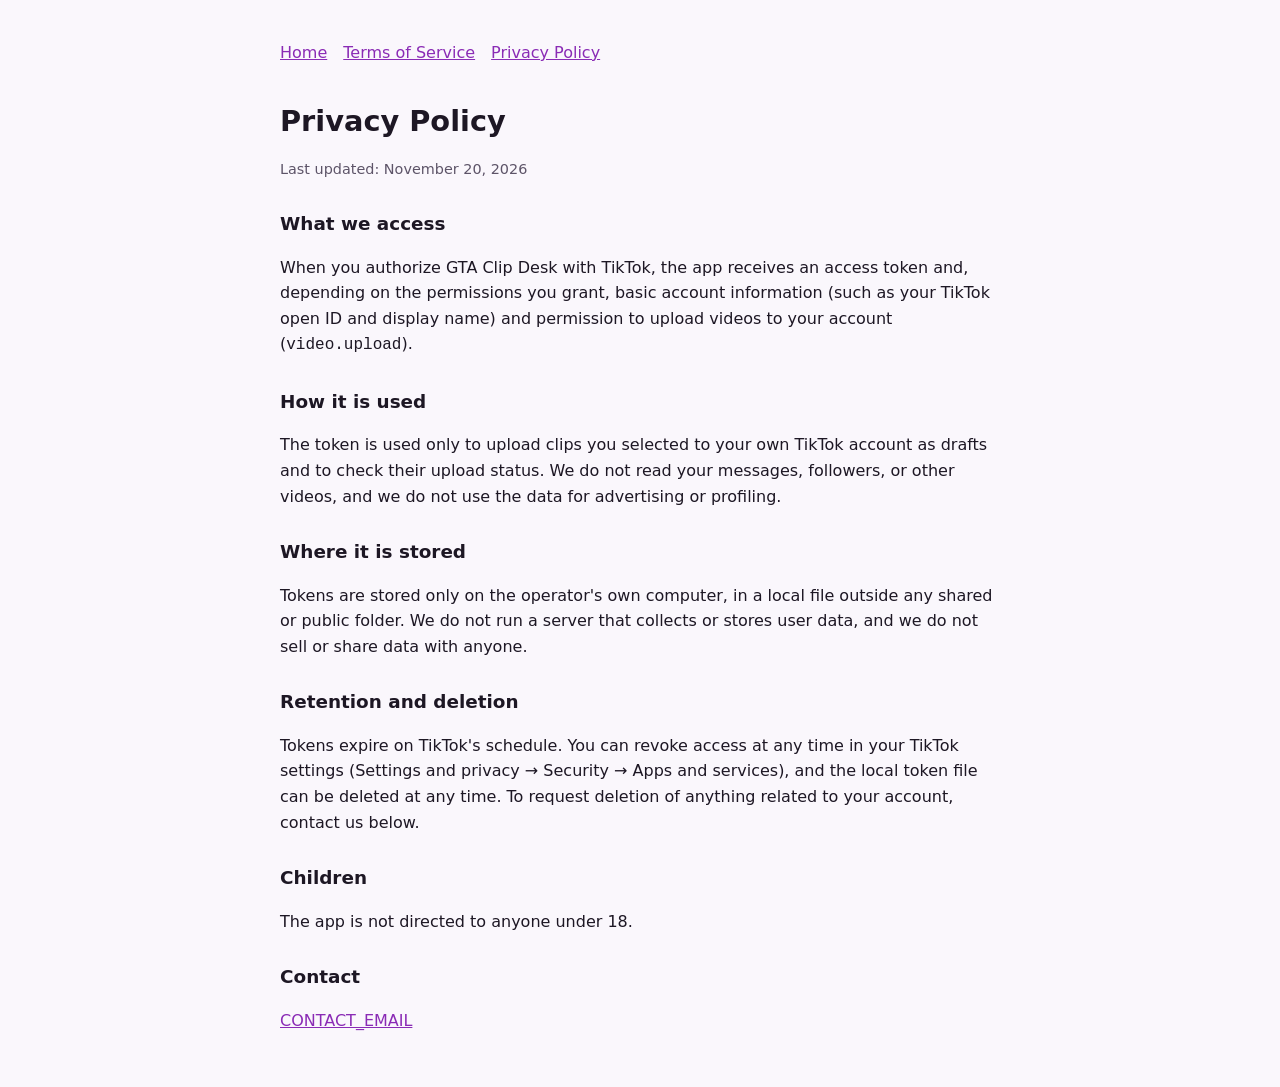
==== privacy.html @ d7e33c67 "Add files via upload" ====
<!doctype html><html lang="en"><head><meta charset="utf-8"><meta name="viewport" content="width=device-width,initial-scale=1">
<title>Privacy Policy</title><link rel="stylesheet" href="style.css"></head><body><main>
<nav><a href="index.html">Home</a><a href="terms.html">Terms of Service</a><a href="privacy.html">Privacy Policy</a></nav>
<h1>Privacy Policy</h1><p class="muted">Last updated: November 20, 2026</p>
<h2>What we access</h2>
<p>When you authorize GTA Clip Desk with TikTok, the app receives an access token and, depending on the permissions you grant,
basic account information (such as your TikTok open ID and display name) and permission to upload videos to your account
(<code>video.upload</code>).</p>
<h2>How it is used</h2>
<p>The token is used only to upload clips you selected to your own TikTok account as drafts and to check their upload status.
We do not read your messages, followers, or other videos, and we do not use the data for advertising or profiling.</p>
<h2>Where it is stored</h2>
<p>Tokens are stored only on the operator's own computer, in a local file outside any shared or public folder. We do not run a server
that collects or stores user data, and we do not sell or share data with anyone.</p>
<h2>Retention and deletion</h2>
<p>Tokens expire on TikTok's schedule. You can revoke access at any time in your TikTok settings (Settings and privacy &rarr; Security
&rarr; Apps and services), and the local token file can be deleted at any time. To request deletion of anything related to your account,
contact us below.</p>
<h2>Children</h2>
<p>The app is not directed to anyone under 18.</p>
<h2>Contact</h2>
<p><a href="mailto:CONTACT_EMAIL">CONTACT_EMAIL</a></p>
</main></body></html>
---- style.css ----
:root{--bg:#faf7fc;--fg:#1d1724;--muted:#5d5468;--accent:#8a2bb5}
@media (prefers-color-scheme:dark){:root{--bg:#16121b;--fg:#ece6f2;--muted:#a79fb2;--accent:#d38bff}}
body{margin:0;background:var(--bg);color:var(--fg);font:16px/1.6 system-ui,Segoe UI,sans-serif}
main{max-width:720px;margin:0 auto;padding:40px 16px}
h1{font-size:1.8rem;margin:0 0 4px}h2{font-size:1.15rem;margin-top:28px}
a{color:var(--accent)}.muted{color:var(--muted);font-size:.9rem}
nav{display:flex;gap:16px;margin-bottom:32px}
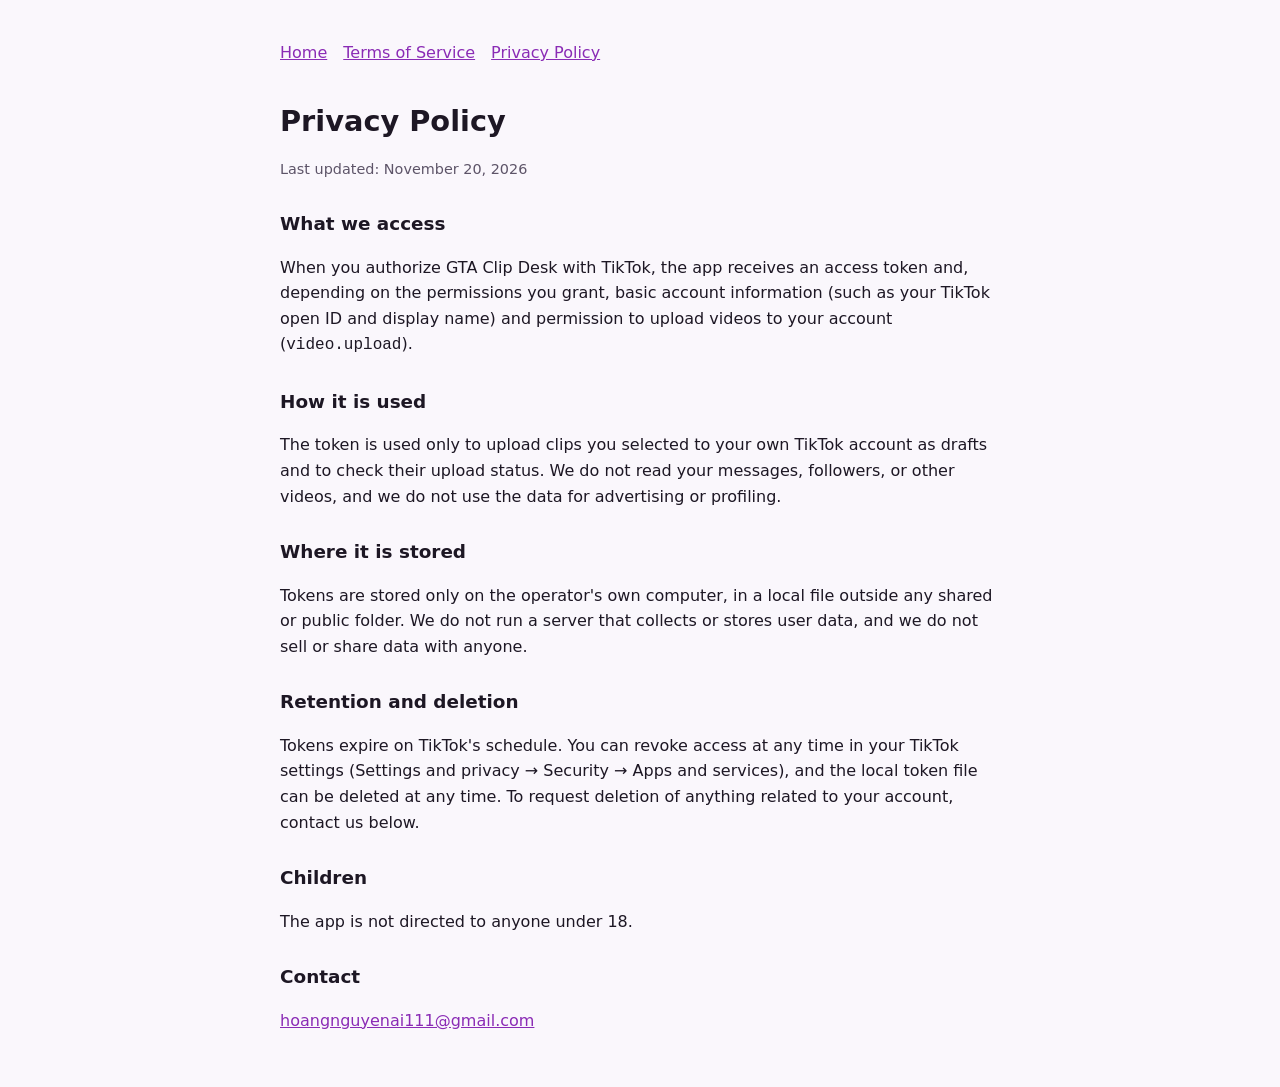
==== commit 4a4c0944: "Update privacy.html" ====
--- a/privacy.html
+++ b/privacy.html
@@ -19,5 +19,5 @@
 <h2>Children</h2>
 <p>The app is not directed to anyone under 18.</p>
 <h2>Contact</h2>
-<p><a href="mailto:CONTACT_EMAIL">CONTACT_EMAIL</a></p>
+<p><a href="mailto:CONTACT_EMAIL">hoangnguyenai111@gmail.com</a></p>
 </main></body></html>
